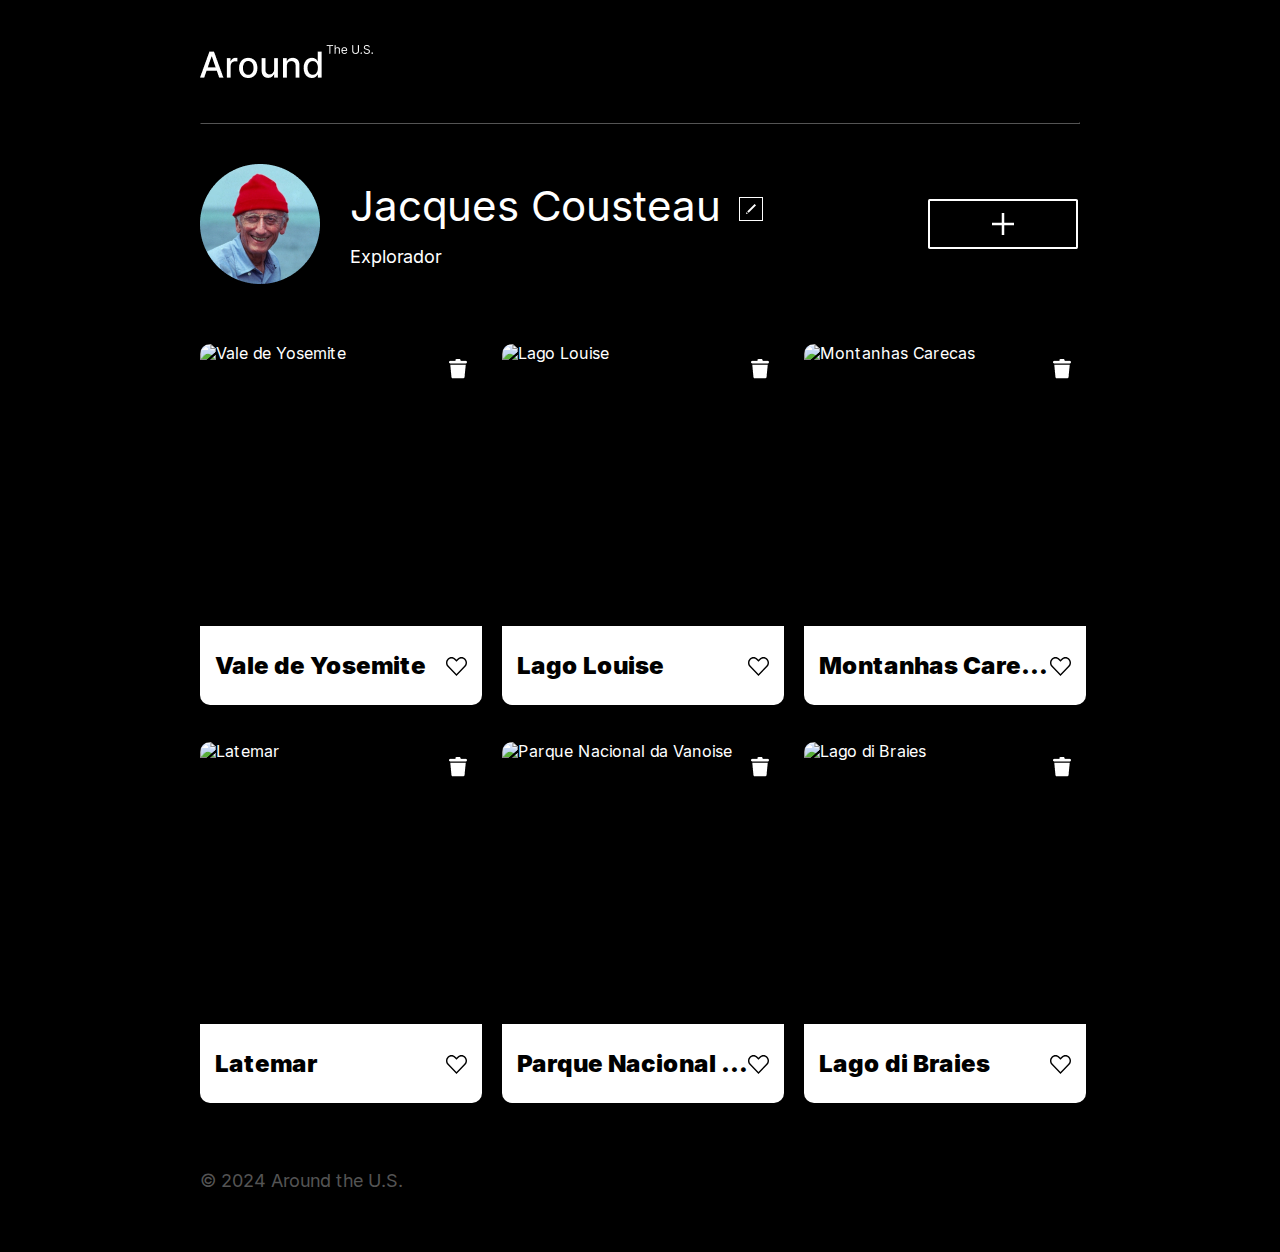
==== index.html @ d53ac6e7 "Adicionado o código html necessário para os novos popups do projeto" ====
<!DOCTYPE html>
<html lang="pt-BR">
  <head>
    <meta charset="UTF-8" />
    <meta name="viewport" content="width=device-width, initial-scale=1.0" />
    <title>EUA Afora</title>
    <meta name="author" content="Camila Borges" />
    <meta
      name="description"
      content="Around The U.S."
    />
    <meta name="keywords" content="locais, viagem, fotos" />
    <link rel="stylesheet" href="./pages/index.css" />
    <link rel="icon" href="favicon.ico.png" type="image/icon"/>
  </head>
  <body>
    <div class="page">
      <header class="header">
        <img
        src="./images/Logo.png"
        class="header__logo"
        alt="Frase Around The U.S."
        />
        <hr/>
      </header>
      <section class="profile">
        <img
        src="./images/Avatar.png"
        class="profile__avatar"
        alt="Fotografia de um senhor de cabelos brancos, usando uma touca de cor vermelho vibrante e um camisa azul claro."
        />
        <div class="profile__info">
          <div class="profile__title-edit">
            <h1 class="profile__title">Jacques Cousteau</h1>
            <button type="button" class="profile__edit-button">
              <img
                src="./images/Edit-Button.png"
                alt="Edit Button."
              />
            </button>
          </div>
          <div class="profile__subtitle">
            <h2 class="profile__subtitle-text">Explorador</h2>
          </div>
        </div>
        <div>
          <button type="button" class="profile__add-button">
            <img
            src="./images/Add-Button.png"
            alt="Add Button."
            class="profile__button-img"
            />
          </button>
        </div>
      </section>

      <!--POPUP PARA EDITAÇÃO DA FOTO DE PERFIL-->

      <div class="popup popup-editImg" id="editProfileImg">
        <div class="popup__form" id="profileImg-form">
          <button
            type="button"
            class="popup__close-button"
            id="popup__close-button"
          >
            <img
              src="./images/close-icon.svg"
              alt="Close icon X"

            />
          </button>
          <div class="popup__form-content">
            <h3 class="popup__form-title">Alterar a foto do perfil</h3>
            <form class="popup__form-table" id="popup__form-table" novalidate>
              <input
                type="url"
                id="input-avatar"
                name="imagem"
                required
                minlength="2"
                maxlength="40"
                class="popup__input"
                placeholder="Link da Imagem"
                value="Jacques Cousteau"
              />
              <span id="avatar-input-error" class="popup__message"></span>
              <button type="submit" class="popup__save-button">
                Salvar
              </button>
            </form>
          </div>
        </div>
      </div>

      <!--POPUP PARA EDITAÇÃO DO PERFIL-->

      <div class="popup" id="editProfilePopup">
        <div class="popup__form" id="profile-form">
          <button
            type="button"
            class="popup__close-button"
            id="popup__close-button"
          >
            <img
              src="./images/close-icon.svg"
              alt="Close icon X"

            />
          </button>
          <div class="popup__form-content">
            <h3 class="popup__form-title">Editar perfil</h3>
            <form class="popup__form-table" id="popup__form-table" novalidate>
              <input
                type="text"
                id="input-name"
                name="name"
                required
                minlength="2"
                maxlength="40"
                class="popup__input"
                placeholder="Nome"
                value="Jacques Cousteau"
              />
              <span id="name-error" class="popup__message"></span>

              <input
                type="text"
                id="input-about"
                name="about"
                required
                minlength="2"
                maxlength="200"
                class="popup__input"
                placeholder="Sobre mim"
                value="Explorador"
              />
              <span id="about-error" class="popup__message"></span>
              <button type="submit" class="popup__save-button">
                Salvar
              </button>
            </form>
          </div>
        </div>
      </div>

<!--POPUP PARA ADICIONAR CARTÕES-->

      <div class="popup" id="addCardPopup">
        <div class="popup__form" id="card-form">
          <button
            type="button"
            class="popup__close-button"
            id="close-button-card"
          >
            <img
              src="./images/close-icon.svg"
              alt="Close icon X"

            />
          </button>
          <div class="popup__form-content">
            <h3 class="popup__form-title">Novo Local</h3>
            <form class="popup__form-table" id="popup__form-table" novalidate>
              <input
                type="text"
                id="input-title"
                name="name"
                required
                minlength="2"
                maxlength="30"
                class="popup__input"
                placeholder="Título"
              />
              <span id="title-error" class="popup__message"></span>

              <input
                type="url"
                id="input-link"
                name="link"
                required
                class="popup__input"
                placeholder="Link da imagem"
              />
              <span id="link-error" class="popup__message"></span>
              <button type="submit" class="popup__save-button" id="create-button">
                Criar
              </button>
            </form>
          </div>
        </div>
      </div>

      <!--código dos cartões-->

      <section class="elements">
        <template id="card-template">
        <div class="element">
          <img
            src="./images/Trash.png"
            alt="Imagem de uma lixeira branca."
            class="element__trash"
          />

          <img
            src=""
            alt=""
            class="element__image"
          />

          <div class="element__content">
            <h2 class="element__place-name"></h2>
            <img
              src="./images/Coração.svg"
              alt="Coração."
              class="element__heart"
            />
          </div>
        </div>
      </template>
      </section>


      <!--POPUP PARA DELETAR OS CARTÕES-->
      <section class="popup" id="PopupDelete">
        <div class="popup__form">
          <button class="popup__image-button" id="CloseImagePopup">
          <img src="./images/close-icon.svg"
          alt="Close icon X"
          />
          </button>
          <h2 class="popup__form-title">Tem certeza?</h2>
          <button type="button" class="popup__save-button">Sim</button>
       </div>
      </section>

      <!--POPUP PARA AMPLIAR IMAGEM DOS CARTÕES-->
    <section class="popup" id="PopupImage">
      <div class="popup__content-image">
        <button class="popup__image-button" id="CloseImagePopup">
        <img src="./images/close-icon.svg"
        alt="Close icon X"
        />
        </button>
       <img alt="imagem ampliada" class="popup__image" src=""/>
       <p class="popup__paragraph"></p>
     </div>
    </section>



 <!--separação de código-->

      <footer class="footer">
        <p class="footer__paragraph">&copy; 2024 Around the U.S.</p>
      </footer>
    </div>
    <script type="module" src="./scripts/index.js"></script>
  </body>
</html>
---- pages/index.css ----
@import url(../vendor/normalize.css);
@import url(../vendor/fonts/fonts.css);
@import url(../blocks/page.css);
@import url(../blocks/header.css);
@import url(../blocks/profile.css);
@import url(../blocks/elements.css);
@import url(../blocks/footer.css);
@import url(../blocks/popup.css);
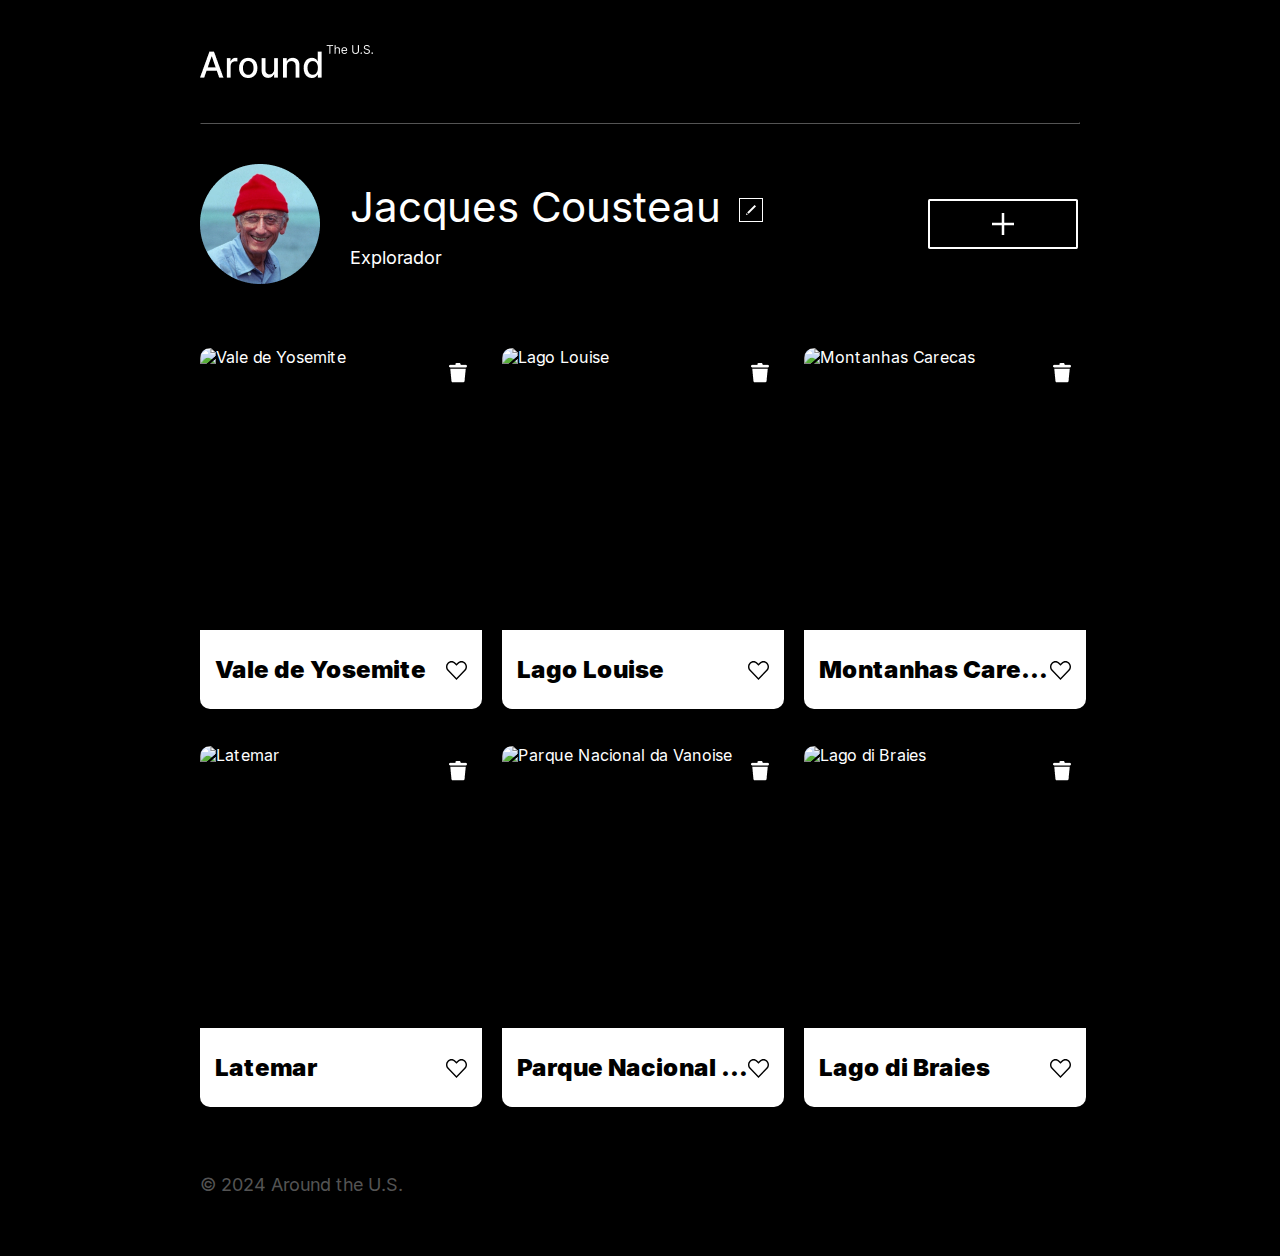
==== commit 5fa116da: "Adicionados os estilos para a edição da foto de perfil" ====
--- a/index.html
+++ b/index.html
@@ -24,11 +24,13 @@
         <hr/>
       </header>
       <section class="profile">
-        <img
-        src="./images/Avatar.png"
-        class="profile__avatar"
-        alt="Fotografia de um senhor de cabelos brancos, usando uma touca de cor vermelho vibrante e um camisa azul claro."
-        />
+        <button type="button" class="profile__edit-avatar">
+          <img
+          src="./images/Avatar.png"
+          class="profile__avatar"
+          alt="Fotografia de um senhor de cabelos brancos, usando uma touca de cor vermelho vibrante e um camisa azul claro."
+          />
+        </button>
         <div class="profile__info">
           <div class="profile__title-edit">
             <h1 class="profile__title">Jacques Cousteau</h1>
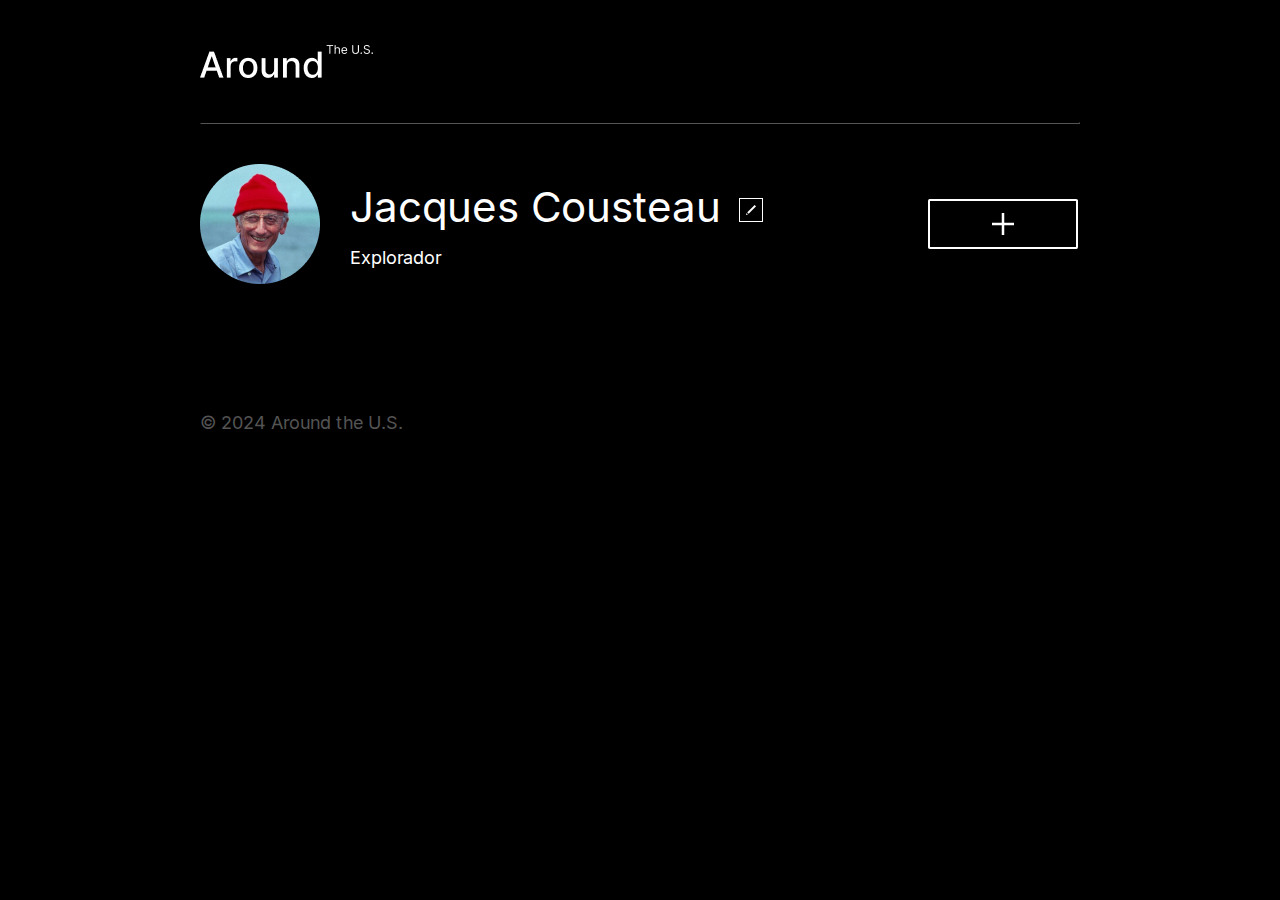
==== commit 01e1ec1d: "funcionalidade da UX com 'salvando', mudanças das infos do profile com API e implementação do popup " ====
--- a/index.html
+++ b/index.html
@@ -63,7 +63,7 @@
           <button
             type="button"
             class="popup__close-button"
-            id="popup__close-button"
+            id="popup__avatarClose-button"
           >
             <img
               src="./images/close-icon.svg"
@@ -83,10 +83,9 @@
                 maxlength="40"
                 class="popup__input"
                 placeholder="Link da Imagem"
-                value="Jacques Cousteau"
               />
               <span id="avatar-input-error" class="popup__message"></span>
-              <button type="submit" class="popup__save-button">
+              <button type="submit" class="popup__save-button" id="profileImg-saveButton">
                 Salvar
               </button>
             </form>
@@ -137,7 +136,7 @@
                 value="Explorador"
               />
               <span id="about-error" class="popup__message"></span>
-              <button type="submit" class="popup__save-button">
+              <button type="submit" class="popup__save-button" id="profile-saveButton">
                 Salvar
               </button>
             </form>
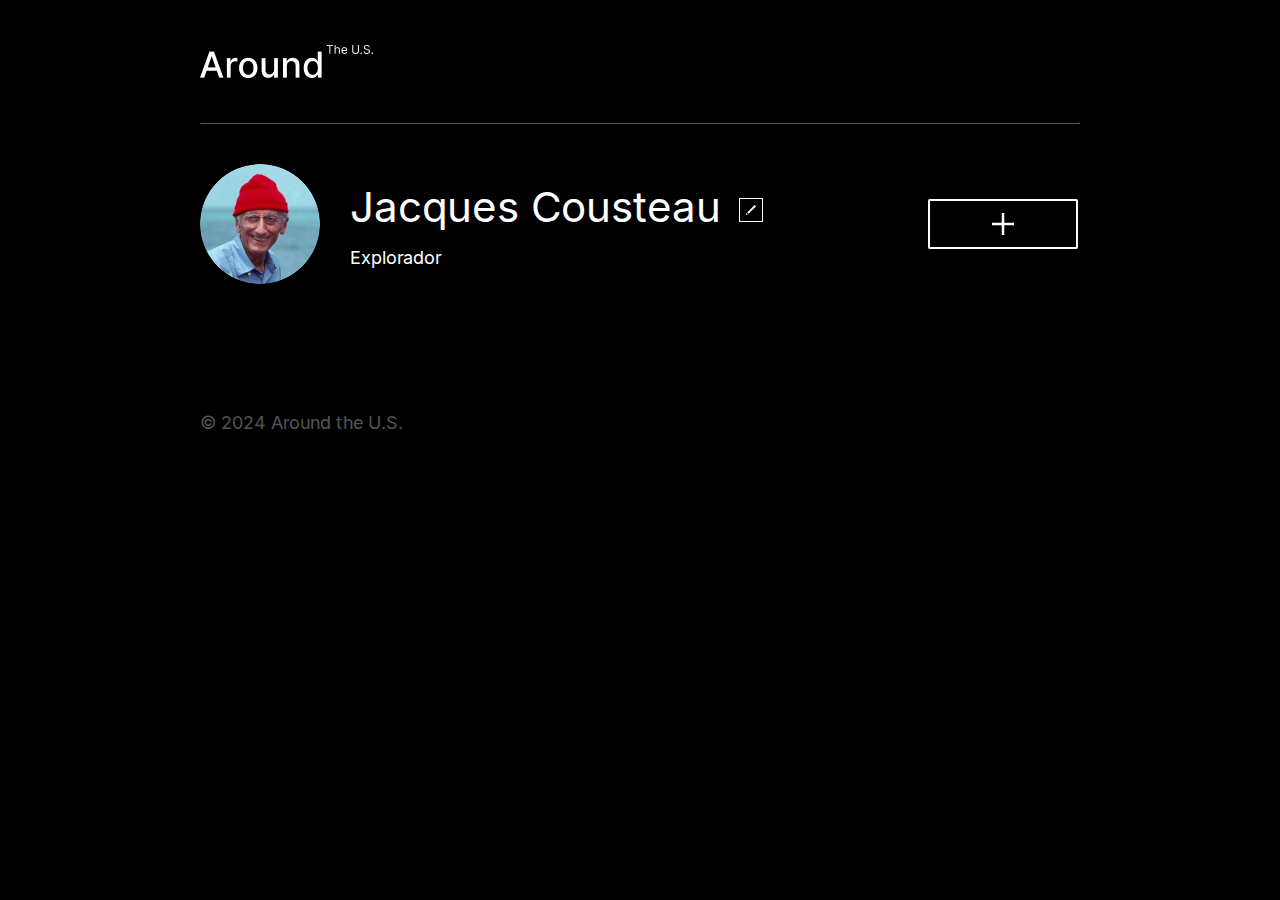
==== commit 4152e27e: "Modificação no CSS do profile para que a imagem permanecesse redonda independente da atualização fei" ====
--- a/index.html
+++ b/index.html
@@ -23,6 +23,9 @@
         />
         <hr/>
       </header>
+
+      <!--CÓDIGO DO PERFIL-->
+
       <section class="profile">
         <button type="button" class="profile__edit-avatar">
           <img
@@ -59,7 +62,7 @@
       <!--POPUP PARA EDITAÇÃO DA FOTO DE PERFIL-->
 
       <div class="popup popup-editImg" id="editProfileImg">
-        <div class="popup__form" id="profileImg-form">
+        <div class="popup__form popup__form-avatar" id="profileImg-form">
           <button
             type="button"
             class="popup__close-button"
@@ -80,7 +83,7 @@
                 name="imagem"
                 required
                 minlength="2"
-                maxlength="40"
+                maxlength="300"
                 class="popup__input"
                 placeholder="Link da Imagem"
               />
@@ -222,17 +225,17 @@
 
 
       <!--POPUP PARA DELETAR OS CARTÕES-->
-      <section class="popup" id="PopupDelete">
-        <div class="popup__form">
-          <button class="popup__image-button" id="CloseImagePopup">
+      <div class="popup" id="popupDelete">
+        <div class="popup__form popup__form-delete">
+          <button class="popup__close-button" id="closeDeletePopup">
           <img src="./images/close-icon.svg"
           alt="Close icon X"
           />
           </button>
-          <h2 class="popup__form-title">Tem certeza?</h2>
-          <button type="button" class="popup__save-button">Sim</button>
+          <h2 class="popup__form-title popup__form-title_delete">Tem certeza?</h2>
+          <button type="button" class="popup__save-button popup__save-button_delete" id="popupDeleteButton">Sim</button>
        </div>
-      </section>
+      </div>
 
       <!--POPUP PARA AMPLIAR IMAGEM DOS CARTÕES-->
     <section class="popup" id="PopupImage">
@@ -247,8 +250,6 @@
      </div>
     </section>
 
-
-
  <!--separação de código-->
 
       <footer class="footer">
